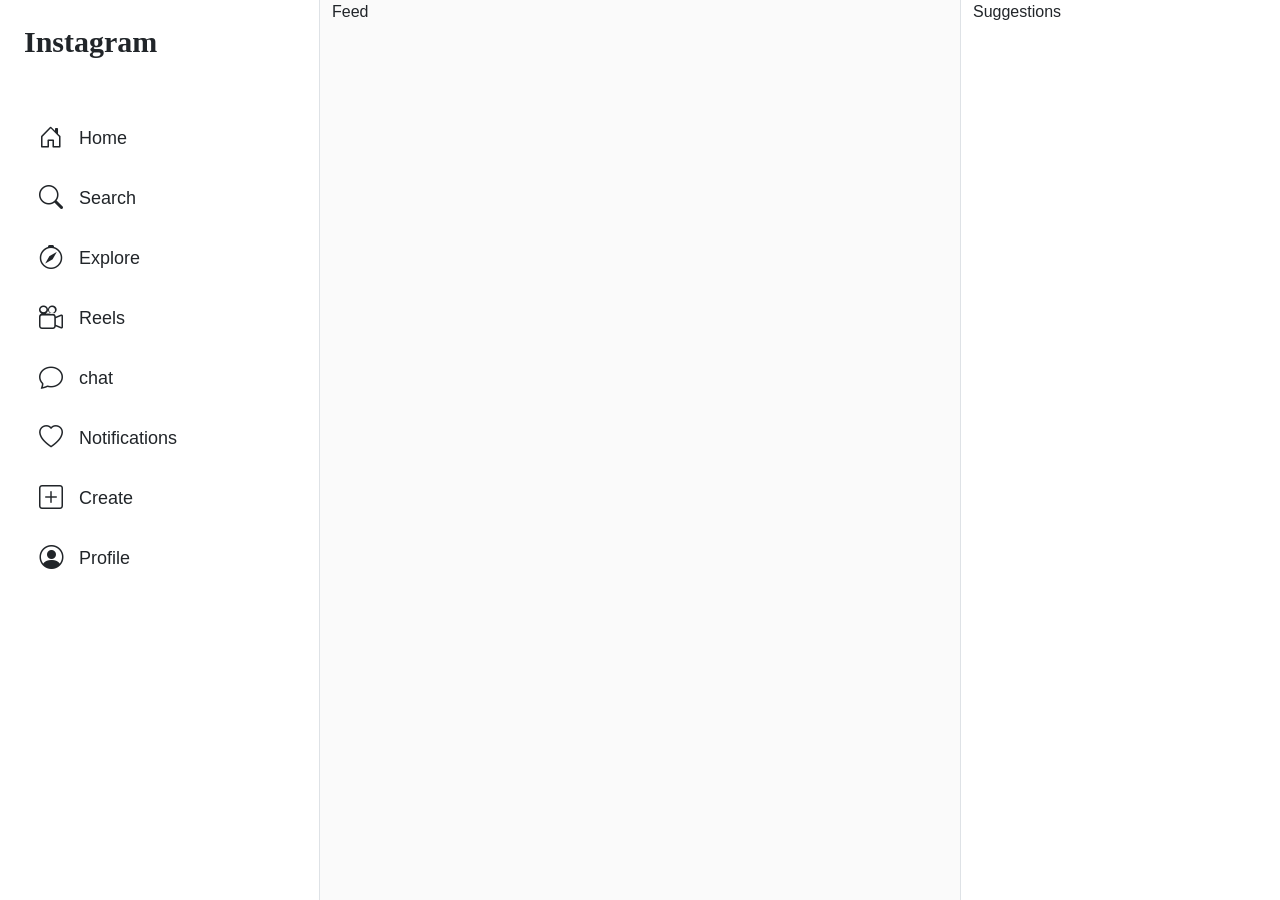
==== INSTGRAM CLONE/index.html @ d3a8f68e "instagram clone" ====
<!doctype html>
<html lang="en">
  <head>
    <meta charset="UTF-8" />
    <meta name="viewport" content="width=device-width, initial-scale=1.0" />
    <title>Instagram</title>
    <link
      href="https://cdn.jsdelivr.net/npm/bootstrap@5.3.7/dist/css/bootstrap.min.css"
      rel="stylesheet"
    />
    <link
      rel="stylesheet"
      href="https://cdn.jsdelivr.net/npm/bootstrap-icons@1.13.1/font/bootstrap-icons.min.css"
    />

    <link rel="stylesheet" href="./CSS//style.css" />
    <link rel="stylesheet" href="./CSS/responsive.css" />
  </head>
  <body>
    <div class="container-fluid">
      <div class="row">
        <!-- Sidebar -->
        <div class="col-12 col-lg-3 p-4 border-end sidebar">
          <h3 class="logo mb-5">Instagram</h3>

          <ul class="nav flex-column">
            <li>
              <a href="" class="nav-link text-dark">
                <i class="bi bi-house-door fs-4 me-3"> </i>Home</a
              >
            </li>
            <li>
              <a href="" class="nav-link text-dark">
                <i class="bi bi-search fs-4 me-3"> </i>Search</a
              >
            </li>
            <li>
              <a href="" class="nav-link text-dark">
                <i class="bi bi-compass  fs-4 me-3"> </i>Explore</a
              >
            </li>
            <li>
              <a href="" class="nav-link text-dark">
                <i class="bi bi-camera-reels fs-4 me-3"> </i>Reels</a
              >
            </li>
            <li>
              <a href="" class="nav-link text-dark">
                <i class="bi bi-chat fs-4 me-3"> </i>chat</a
              >
            </li>
            <li>
              <a href="" class="nav-link text-dark">
                <i class="bi bi-heart fs-4 me-3"> </i> Notifications</a
              >
            </li>
            <li>
              <a href="" class="nav-link text-dark">
                <i class="bi bi-plus-square fs-4 me-3"> </i> Create</a
              >
            </li>
            <li>
              <a href="" class="nav-link text-dark">
                <i class="bi bi-person-circle  fs-4 me-3"> </i> Profile</a
              >
            </li>
          </ul>
        </div>










        <!-- Feed -->
        <div class="col-12 col-lg-6">Feed</div>

        <!-- Suggestions -->
        <div class="col-12 col-lg-3 border-start">Suggestions</div>
      </div>
    </div>

    <!-- Bootstrap JS -->
    <script src="https://cdn.jsdelivr.net/npm/bootstrap@5.3.7/dist/js/bootstrap.bundle.min.js"></script>

    <!-- Custom JS -->
    <script src="./js/app.js"></script>
  </body>
</html>
---- INSTGRAM CLONE/CSS/style.css ----
/* Reset */

*{
    margin:0;
    padding:0;
    box-sizing:border-box;
}

/* Body */

body{
    background:#fafafa;
    font-family:Arial, Helvetica, sans-serif;
}

/* Remove List Style */

ul{
    list-style:none;
}

/* Remove Link Underline */

a{
    text-decoration:none;
    color:black;
}

/* Images */

img{
    width:100%;
    display:block;
}
.row{
    min-height:100vh;
}
.col-lg-3:first-child{
    background:#ffffff;
}

.col-lg-6{
    background:#fafafa;
}

.col-lg-3:last-child{
    background:#ffffff;
}

.sidebar {
    height: 100vh;
    position: sticky;
    top: 0;
    background: #fff;
}
.logo {
    font-family: cursive;
    font-size: 30px;
    font-weight: bold;
}
.sidebar .nav-link {
    font-size: 18px;
    padding: 12px 15px;
    border-radius: 10px;
    transition: 0.3s;
    display: flex;
    align-items: center;
}
.sidebar .nav-link:hover {
    background: #f2f2f2;
}
.sidebar i {
    transition: transform 0.2s;
}
.sidebar .nav-link:hover i {
    transform: scale(1.1);
}
---- INSTGRAM CLONE/CSS/responsive.css ----
/* Responsive CSS */

/* Tablet */

@media (max-width:992px){

}

/* Mobile */

@media (max-width:768px){

}
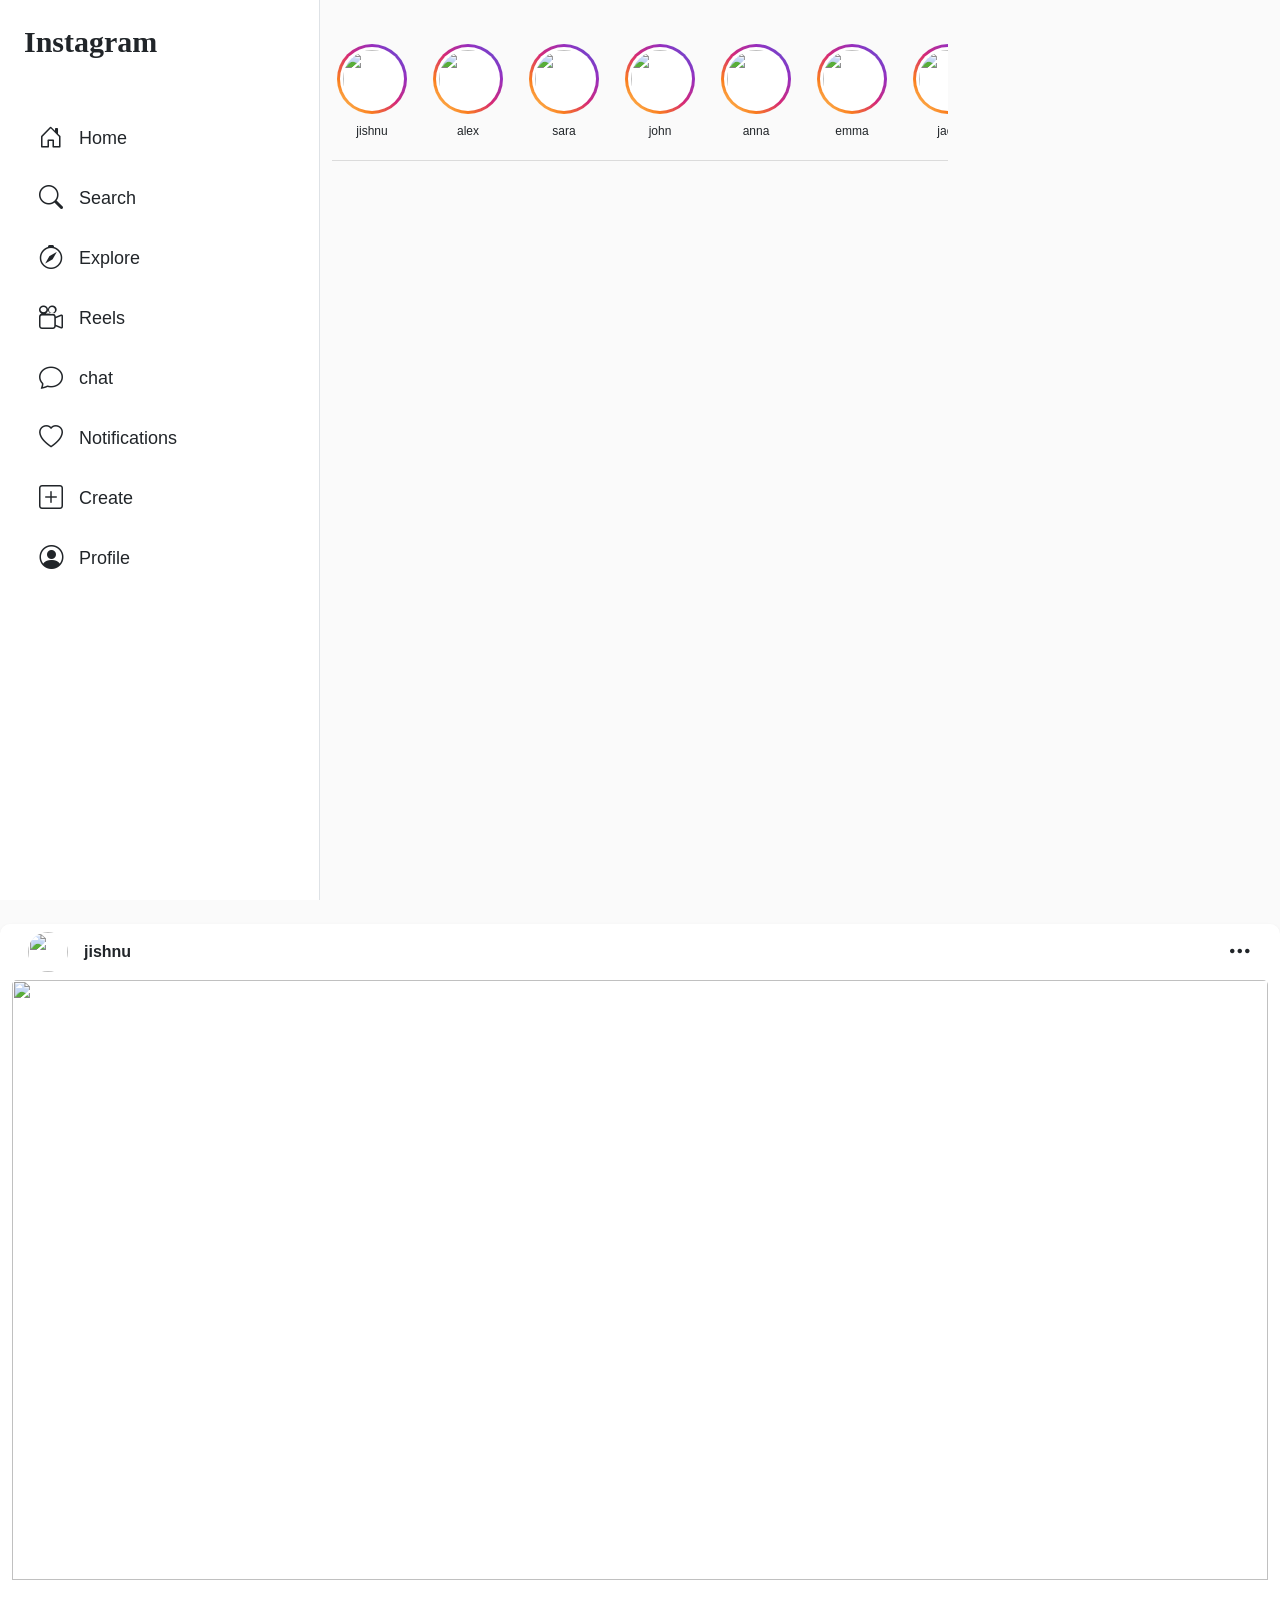
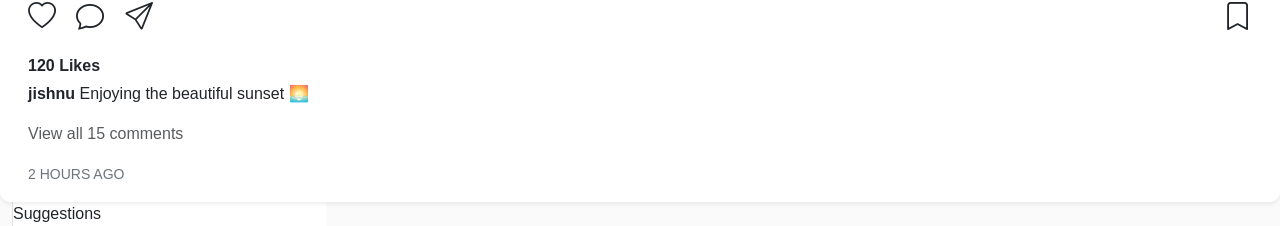
==== commit 379230b8: "feed section" ====
--- a/INSTGRAM CLONE/index.html
+++ b/INSTGRAM CLONE/index.html
@@ -36,7 +36,7 @@
             </li>
             <li>
               <a href="" class="nav-link text-dark">
-                <i class="bi bi-compass  fs-4 me-3"> </i>Explore</a
+                <i class="bi bi-compass fs-4 me-3"> </i>Explore</a
               >
             </li>
             <li>
@@ -61,23 +61,131 @@
             </li>
             <li>
               <a href="" class="nav-link text-dark">
-                <i class="bi bi-person-circle  fs-4 me-3"> </i> Profile</a
+                <i class="bi bi-person-circle fs-4 me-3"> </i> Profile</a
               >
             </li>
           </ul>
         </div>
 
-
-
-
-
-
-
-
-
-
         <!-- Feed -->
-        <div class="col-12 col-lg-6">Feed</div>
+        <!-- Feed -->
+        <div class="col-6 py-4">
+          <!-- Stories -->
+          <div class="stories d-flex align-items-center">
+            <div class="story text-center me-3">
+              <img src="https://i.pravatar.cc/150?img=1" alt="" />
+              <small>jishnu</small>
+            </div>
+
+            <div class="story text-center me-3">
+              <img src="https://i.pravatar.cc/150?img=2" alt="" />
+              <small>alex</small>
+            </div>
+
+            <div class="story text-center me-3">
+              <img src="https://i.pravatar.cc/150?img=3" alt="" />
+              <small>sara</small>
+            </div>
+
+            <div class="story text-center me-3">
+              <img src="https://i.pravatar.cc/150?img=4" alt="" />
+              <small>john</small>
+            </div>
+
+            <div class="story text-center me-3">
+              <img src="https://i.pravatar.cc/150?img=5" alt="" />
+              <small>anna</small>
+            </div>
+
+            <div class="story text-center me-3">
+              <img src="https://i.pravatar.cc/150?img=6" alt="" />
+              <small>emma</small>
+            </div>
+
+            <div class="story text-center me-3">
+              <img src="https://i.pravatar.cc/150?img=7" alt="" />
+              <small>jack</small>
+            </div>
+
+            <div class="story text-center me-3">
+              <img src="https://i.pravatar.cc/150?img=8" alt="" />
+              <small>david</small>
+            </div>
+          </div>
+        </div>
+
+<div class="card mt-4 border-0 shadow-sm">
+
+        <div class="card-header bg-white d-flex justify-content-between align-items-center">
+
+          <div class="d-flex align-items-center">
+            <img src="https://i.pravatar.cc/150?img=11"
+                 class="rounded-circle me-3"
+                 width="40"
+                 height="40">
+
+            <strong>jishnu</strong>
+          </div>
+
+          <i class="bi bi-three-dots fs-4"></i>
+
+        </div>
+
+        <img src="https://picsum.photos/600/600"
+             class="card-img-top post-image">
+
+        <div class="card-body">
+
+          <div class="d-flex justify-content-between">
+
+            <div>
+              <i class="bi bi-heart fs-3 me-3 like-btn"></i>
+              <i class="bi bi-chat fs-3 me-3"></i>
+              <i class="bi bi-send fs-3"></i>
+            </div>
+
+            <i class="bi bi-bookmark fs-3"></i>
+
+          </div>
+
+          <p class="mt-3 mb-1">
+            <strong><span class="like-count">120</span> Likes</strong>
+          </p>
+
+          <p>
+            <strong>jishnu</strong>
+            Enjoying the beautiful sunset 🌅
+          </p>
+
+          <p class="text-muted">
+            View all 15 comments
+          </p>
+
+          <small class="text-secondary">
+            2 HOURS AGO
+          </small>
+
+        </div>
+
+      </div>
+
+      <!-- Post Card Ends Here -->
+
+    </div>
+
+
+
+
+
+
+
+
+
+
+
+
+
+
 
         <!-- Suggestions -->
         <div class="col-12 col-lg-3 border-start">Suggestions</div>
--- a/INSTGRAM CLONE/CSS/style.css
+++ b/INSTGRAM CLONE/CSS/style.css
@@ -74,4 +74,103 @@
 }
 .sidebar .nav-link:hover i {
     transform: scale(1.1);
+}
+
+/* Stories */
+
+.stories{
+    overflow-x:auto;
+    white-space:nowrap;
+    padding:20px 0;
+    border-bottom:1px solid #dbdbdb;
+}
+
+.stories::-webkit-scrollbar{
+    display:none;
+}
+
+.story{
+    min-width:80px;
+    cursor:pointer;
+}
+
+.story img{
+
+    width:70px;
+    height:70px;
+    border-radius:50%;
+
+    padding:3px;
+
+    background:
+    linear-gradient(white,white) padding-box,
+    linear-gradient(45deg,#feda75,#fa7e1e,#d62976,#962fbf,#4f5bd5) border-box;
+
+    border:3px solid transparent;
+
+    object-fit:cover;
+
+    margin:auto;
+}
+
+.story small{
+    display:block;
+    margin-top:8px;
+    font-size:12px;
+}
+.story img{
+
+    transition:.3s;
+
+}
+
+.story:hover img{
+
+    transform:scale(1.08);
+
+}
+/* Post */
+
+.card{
+
+    border-radius:10px;
+
+    overflow:hidden;
+
+}
+
+.post-image{
+
+    width:100%;
+
+    height:600px;
+
+    object-fit:cover;
+
+}
+
+.card-header{
+
+    border-bottom:none;
+
+}
+
+.card-body i{
+
+    cursor:pointer;
+
+    transition:.2s;
+
+}
+
+.card-body i:hover{
+
+    transform:scale(1.1);
+
+}
+
+.like-btn.active{
+
+    color:red;
+
 }
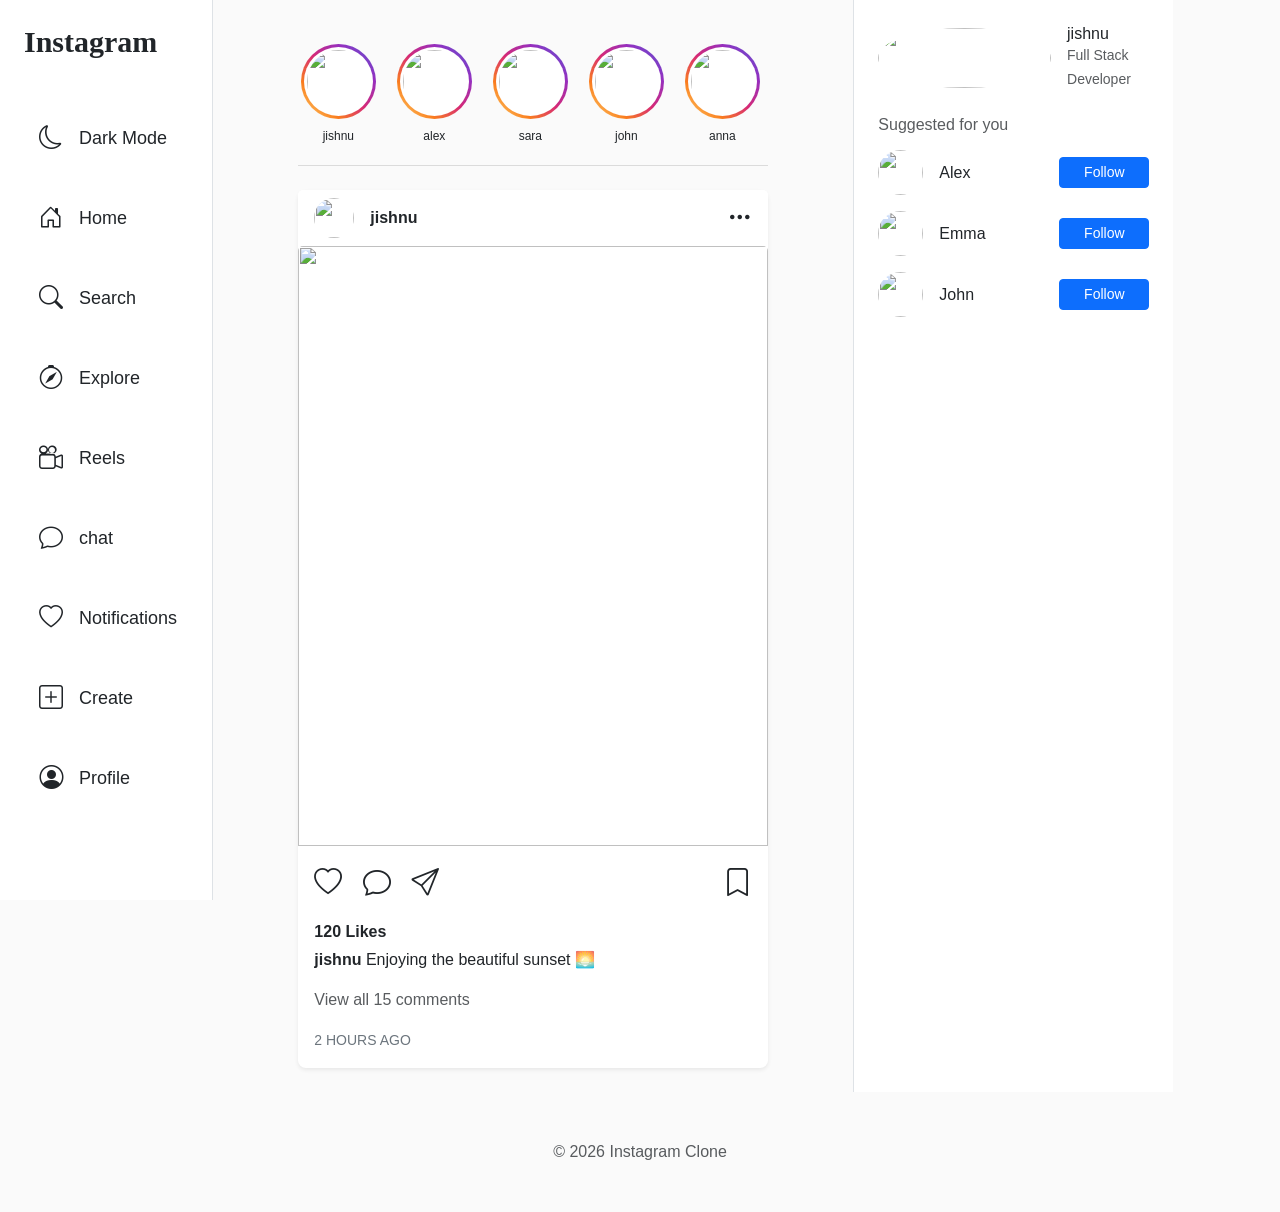
==== commit 05c10873: "insta" ====
--- a/INSTGRAM CLONE/index.html
+++ b/INSTGRAM CLONE/index.html
@@ -13,18 +13,35 @@
       href="https://cdn.jsdelivr.net/npm/bootstrap-icons@1.13.1/font/bootstrap-icons.min.css"
     />
 
-    <link rel="stylesheet" href="./CSS//style.css" />
+    <link rel="stylesheet" href="./CSS/style.css" />
     <link rel="stylesheet" href="./CSS/responsive.css" />
   </head>
   <body>
+
+    <div class="d-lg-none sticky-top bg-white border-bottom p-3">
+      <div class="d-flex justify-content-between align-items-center">
+        <h4 class="m-0">Instagram</h4>
+        <div>
+          <i class="bi bi-heart fs-4 me-3"></i>
+          <i class="bi bi-chat fs-4"></i>
+        </div>
+      </div>
+    </div>
+
     <div class="container-fluid">
       <div class="row">
         <!-- Sidebar -->
-        <div class="col-12 col-lg-3 p-4 border-end sidebar">
+        <div class="col-lg-2 sidebar border-end p-4 d-none d-lg-block">
           <h3 class="logo mb-5">Instagram</h3>
 
           <ul class="nav flex-column">
             <li>
+              <a href="#" class="nav-link text-dark" id="darkModeBtn">
+                <i class="bi bi-moon fs-4 me-3"></i>
+                Dark Mode
+              </a>
+            </li>
+            <li>
               <a href="" class="nav-link text-dark">
                 <i class="bi bi-house-door fs-4 me-3"> </i>Home</a
               >
@@ -68,129 +85,186 @@
         </div>
 
         <!-- Feed -->
-        <!-- Feed -->
-        <div class="col-6 py-4">
-          <!-- Stories -->
-          <div class="stories d-flex align-items-center">
-            <div class="story text-center me-3">
-              <img src="https://i.pravatar.cc/150?img=1" alt="" />
-              <small>jishnu</small>
-            </div>
-
-            <div class="story text-center me-3">
-              <img src="https://i.pravatar.cc/150?img=2" alt="" />
-              <small>alex</small>
-            </div>
-
-            <div class="story text-center me-3">
-              <img src="https://i.pravatar.cc/150?img=3" alt="" />
-              <small>sara</small>
-            </div>
-
-            <div class="story text-center me-3">
-              <img src="https://i.pravatar.cc/150?img=4" alt="" />
-              <small>john</small>
-            </div>
-
-            <div class="story text-center me-3">
-              <img src="https://i.pravatar.cc/150?img=5" alt="" />
-              <small>anna</small>
-            </div>
-
-            <div class="story text-center me-3">
-              <img src="https://i.pravatar.cc/150?img=6" alt="" />
-              <small>emma</small>
-            </div>
-
-            <div class="story text-center me-3">
-              <img src="https://i.pravatar.cc/150?img=7" alt="" />
-              <small>jack</small>
-            </div>
-
-            <div class="story text-center me-3">
-              <img src="https://i.pravatar.cc/150?img=8" alt="" />
-              <small>david</small>
-            </div>
-          </div>
-        </div>
-
-<div class="card mt-4 border-0 shadow-sm">
-
-        <div class="card-header bg-white d-flex justify-content-between align-items-center">
-
-          <div class="d-flex align-items-center">
-            <img src="https://i.pravatar.cc/150?img=11"
-                 class="rounded-circle me-3"
-                 width="40"
-                 height="40">
-
-            <strong>jishnu</strong>
-          </div>
-
-          <i class="bi bi-three-dots fs-4"></i>
-
-        </div>
-
-        <img src="https://picsum.photos/600/600"
-             class="card-img-top post-image">
-
-        <div class="card-body">
-
-          <div class="d-flex justify-content-between">
-
-            <div>
-              <i class="bi bi-heart fs-3 me-3 like-btn"></i>
-              <i class="bi bi-chat fs-3 me-3"></i>
-              <i class="bi bi-send fs-3"></i>
-            </div>
-
-            <i class="bi bi-bookmark fs-3"></i>
-
-          </div>
-
-          <p class="mt-3 mb-1">
-            <strong><span class="like-count">120</span> Likes</strong>
-          </p>
-
-          <p>
-            <strong>jishnu</strong>
-            Enjoying the beautiful sunset 🌅
-          </p>
-
-          <p class="text-muted">
-            View all 15 comments
-          </p>
-
-          <small class="text-secondary">
-            2 HOURS AGO
-          </small>
-
-        </div>
-
-      </div>
-
-      <!-- Post Card Ends Here -->
-
-    </div>
-
-
-
-
-
-
-
-
-
-
-
-
-
-
+        <div class="col-12 col-lg-6 py-4">
+          <div class="feed mx-auto">
+            <!-- Stories -->
+            <div class="stories d-flex align-items-center">
+              <div class="story text-center me-3">
+                <img src="https://i.pravatar.cc/150?img=1" alt="" />
+                <small>jishnu</small>
+              </div>
+
+              <div class="story text-center me-3">
+                <img src="https://i.pravatar.cc/150?img=2" alt="" />
+                <small>alex</small>
+              </div>
+
+              <div class="story text-center me-3">
+                <img src="https://i.pravatar.cc/150?img=3" alt="" />
+                <small>sara</small>
+              </div>
+
+              <div class="story text-center me-3">
+                <img src="https://i.pravatar.cc/150?img=4" alt="" />
+                <small>john</small>
+              </div>
+
+              <div class="story text-center me-3">
+                <img src="https://i.pravatar.cc/150?img=5" alt="" />
+                <small>anna</small>
+              </div>
+
+              <div class="story text-center me-3">
+                <img src="https://i.pravatar.cc/150?img=6" alt="" />
+                <small>emma</small>
+              </div>
+
+              <div class="story text-center me-3">
+                <img src="https://i.pravatar.cc/150?img=7" alt="" />
+                <small>jack</small>
+              </div>
+
+              <div class="story text-center me-3">
+                <img src="https://i.pravatar.cc/150?img=8" alt="" />
+                <small>david</small>
+              </div>
+            </div>
+
+            <div class="card mt-4 border-0 shadow-sm">
+              <div
+                class="card-header bg-white d-flex justify-content-between align-items-center"
+              >
+                <div class="d-flex align-items-center">
+                  <img
+                    src="https://i.pravatar.cc/150?img=11"
+                    class="rounded-circle me-3"
+                    width="40"
+                    height="40"
+                  />
+
+                  <strong>jishnu</strong>
+                </div>
+
+                <i class="bi bi-three-dots fs-4"></i>
+              </div>
+
+              <img
+                src="https://picsum.photos/600/600"
+                class="card-img-top post-image like-image"
+              />
+              <div class="card-body">
+                <div class="d-flex justify-content-between">
+                  <div>
+                    <i class="bi bi-heart fs-3 me-3 like-btn"></i>
+                    <i class="bi bi-chat fs-3 me-3"></i>
+                    <i class="bi bi-send fs-3"></i>
+                  </div>
+
+                  <i class="bi bi-bookmark fs-3"></i>
+                </div>
+
+                <p class="mt-3 mb-1">
+                  <strong><span class="like-count">120</span> Likes</strong>
+                </p>
+
+                <p>
+                  <strong>jishnu</strong>
+                  Enjoying the beautiful sunset 🌅
+                </p>
+
+                <p class="text-muted">View all 15 comments</p>
+
+                <small class="text-secondary"> 2 HOURS AGO </small>
+              </div>
+            </div>
+            <!-- Post Card Ends Here -->
+          </div>
+        </div>
 
         <!-- Suggestions -->
-        <div class="col-12 col-lg-3 border-start">Suggestions</div>
+       <div class="col-12 col-lg-3 border-start p-4 d-none d-lg-block suggestions">
+          <div class="d-flex align-items-center mb-4">
+            <img
+              src="https://i.pravatar.cc/150?img=20"
+              class="rounded-circle"
+              width="60"
+              height="60"
+            />
+
+            <div class="ms-3">
+              <h6 class="mb-0">jishnu</h6>
+              <small class="text-muted">Full Stack Developer</small>
+            </div>
+          </div>
+
+          <h6 class="text-muted mb-3">Suggested for you</h6>
+
+          <!-- User -->
+          <div class="d-flex justify-content-between align-items-center mb-3">
+            <div class="d-flex align-items-center">
+              <img
+                src="https://i.pravatar.cc/150?img=25"
+                class="rounded-circle"
+                width="45"
+                height="45"
+              />
+
+              <span class="ms-3">Alex</span>
+            </div>
+
+            <button class="btn btn-sm btn-primary follow-btn">Follow</button>
+          </div>
+
+          <div class="d-flex justify-content-between align-items-center mb-3">
+            <div class="d-flex align-items-center">
+              <img
+                src="https://i.pravatar.cc/150?img=30"
+                class="rounded-circle"
+                width="45"
+                height="45"
+              />
+
+              <span class="ms-3">Emma</span>
+            </div>
+
+            <button class="btn btn-sm btn-primary follow-btn">Follow</button>
+          </div>
+
+          <div class="d-flex justify-content-between align-items-center mb-3">
+            <div class="d-flex align-items-center">
+              <img
+                src="https://i.pravatar.cc/150?img=35"
+                class="rounded-circle"
+                width="45"
+                height="45"
+              />
+
+              <span class="ms-3">John</span>
+            </div>
+
+            <button class="btn btn-sm btn-primary follow-btn">Follow</button>
+          </div>
+        </div>
       </div>
     </div>
+
+    <nav class="navbar bg-white fixed-bottom d-lg-none border-top">
+      <div class="container d-flex justify-content-around">
+        <i class="bi bi-house fs-3"></i>
+        <i class="bi bi-search fs-3"></i>
+        <i class="bi bi-camera-reels fs-3"></i>
+        <i class="bi bi-heart fs-3"></i>
+        <i class="bi bi-person-circle fs-3"></i>
+      </div>
+    </nav>
+
+    <div class="toast position-fixed bottom-0 end-0 m-4" id="likeToast">
+      <div class="toast-body">❤️ Post Liked</div>
+    </div>
+
+    <footer class="text-center mt-5 mb-5 text-muted">
+      © 2026 Instagram Clone
+    </footer>
 
     <!-- Bootstrap JS -->
     <script src="https://cdn.jsdelivr.net/npm/bootstrap@5.3.7/dist/js/bootstrap.bundle.min.js"></script>
--- a/INSTGRAM CLONE/CSS/style.css
+++ b/INSTGRAM CLONE/CSS/style.css
@@ -1,5 +1,4 @@
 /* Reset */
-
 *{
     margin:0;
     padding:0;
@@ -35,7 +34,7 @@
 .row{
     min-height:100vh;
 }
-.col-lg-3:first-child{
+.col-lg-2:first-child{
     background:#ffffff;
 }
 
@@ -54,7 +53,7 @@
     background: #fff;
 }
 .logo {
-    font-family: cursive;
+    font-family: 'Grand Hotel', cursive;
     font-size: 30px;
     font-weight: bold;
 }
@@ -75,6 +74,9 @@
 .sidebar .nav-link:hover i {
     transform: scale(1.1);
 }
+.sidebar li{
+    margin-bottom:20px;
+}
 
 /* Stories */
 
@@ -92,25 +94,25 @@
 .story{
     min-width:80px;
     cursor:pointer;
+    display:inline-block;
 }
 
 .story img{
-
-    width:70px;
-    height:70px;
+    width:75px;
+    height:75px;
     border-radius:50%;
-
     padding:3px;
-
     background:
     linear-gradient(white,white) padding-box,
     linear-gradient(45deg,#feda75,#fa7e1e,#d62976,#962fbf,#4f5bd5) border-box;
-
     border:3px solid transparent;
-
     object-fit:cover;
-
     margin:auto;
+    transition:.3s;
+}
+
+.story:hover img{
+    transform:scale(1.08);
 }
 
 .story small{
@@ -118,59 +120,219 @@
     margin-top:8px;
     font-size:12px;
 }
-.story img{
-
+
+
+/* suggestions */
+
+
+.suggestions{
+
+    position:sticky;
+
+    top:30px;
+
+}
+
+
+/* Feed */
+.feed{
+    max-width:470px;
+    margin:auto;
+}
+
+/* Post */
+
+.card{
+    border:1px solid #dbdbdb;
+    border-radius:8px;
     transition:.3s;
-
-}
-
-.story:hover img{
-
-    transform:scale(1.08);
-
-}
-/* Post */
-
-.card{
-
-    border-radius:10px;
-
-    overflow:hidden;
-
+}
+
+.card:hover{
+    transform:translateY(-3px);
 }
 
 .post-image{
-
     width:100%;
-
     height:600px;
-
     object-fit:cover;
-
+    cursor:pointer;
 }
 
 .card-header{
-
     border-bottom:none;
-
 }
 
 .card-body i{
-
     cursor:pointer;
-
     transition:.2s;
-
 }
 
 .card-body i:hover{
-
     transform:scale(1.1);
-
-}
-
-.like-btn.active{
-
+}
+
+.like-btn{
+    transition:.3s;
+}
+
+.like-btn:active{
+    transform:scale(1.5);
+}
+
+.like-btn.active,
+.like-btn.text-danger{
     color:red;
-
+}
+
+.follow-btn{
+    width:90px;
+}
+
+.following{
+    background:#e9ecef !important;
+    color:#000 !important;
+}
+
+/* ===========================
+   DARK MODE
+=========================== */
+
+.dark-mode {
+    background-color: #000;
+    color: #fff;
+}
+
+/* Body */
+.dark-mode body,
+body.dark-mode {
+    background: #000;
+    color: #fff;
+}
+
+/* Main Sections */
+.dark-mode .container-fluid,
+.dark-mode .row,
+.dark-mode .col-lg-6,
+.dark-mode .col-lg-3,
+.dark-mode .col-6,
+.dark-mode .col-12 {
+    background: #000;
+}
+
+/* Sidebar */
+.dark-mode .sidebar {
+    background: #000;
+}
+
+.dark-mode .logo {
+    color: #fff;
+}
+
+/* Navigation */
+.dark-mode .nav-link {
+    color: #fff !important;
+}
+
+.dark-mode .nav-link:hover {
+    background: #262626;
+}
+
+/* Stories */
+.dark-mode .stories {
+    background: #000;
+    border-bottom: 1px solid #333;
+}
+
+.dark-mode .story small {
+    color: white;
+}
+
+/* Cards */
+.dark-mode .card {
+    background: #121212;
+    color: white;
+    border: 1px solid #333;
+}
+
+.dark-mode .card-header {
+    background: #121212 !important;
+    color: white;
+}
+
+.dark-mode .card-body {
+    background: #121212;
+}
+
+/* Suggestions */
+.dark-mode .text-muted {
+    color: #b0b0b0 !important;
+}
+
+.dark-mode .border-start,
+.dark-mode .border-end,
+.dark-mode .border-top,
+.dark-mode .border-bottom {
+    border-color: #333 !important;
+}
+
+/* Buttons */
+.dark-mode .btn-light {
+    background: #333;
+    color: white;
+    border: none;
+}
+
+.dark-mode .btn-primary {
+    background: #0095f6;
+}
+
+/* Footer */
+.dark-mode footer {
+    background: #000;
+    color: #999;
+}
+
+/* Mobile Header */
+.dark-mode .sticky-top {
+    background: #000 !important;
+    color: white;
+    border-color: #333 !important;
+}
+
+/* Bottom Navbar */
+.dark-mode .navbar {
+    background: #000 !important;
+    border-color: #333 !important;
+}
+
+.dark-mode .navbar i {
+    color: white;
+}
+
+/* Toast */
+.dark-mode .toast {
+    background: #222;
+    color: white;
+}
+
+/* Icons */
+.dark-mode i {
+    color: white;
+}
+
+/* Inputs */
+.dark-mode input {
+    background: #222;
+    color: white;
+    border: 1px solid #333;
+}
+
+.dark-mode input::placeholder {
+    color: #aaa;
+}
+
+/* Links */
+.dark-mode a {
+    color: white;
 }
--- a/INSTGRAM CLONE/CSS/responsive.css
+++ b/INSTGRAM CLONE/CSS/responsive.css
@@ -1,13 +1,35 @@
-/* Responsive CSS */
+@media(max-width:992px){
 
-/* Tablet */
+    .sidebar{
+        display:none;
+    }
 
-@media (max-width:992px){
+    .border-start{
+        display:none;
+    }
 
+    .col-lg-6{
+        width:100%;
+    }
 }
 
-/* Mobile */
+@media(max-width:768px){
 
-@media (max-width:768px){
+    .post-image{
+        height:400px;
+    }
 
+    .story img{
+        width:60px;
+        height:60px;
+    }
+
+    .logo{
+        font-size:24px;
+    }
+
+    .feed{
+        max-width:100%;
+        padding:0 10px;
+    }
 }
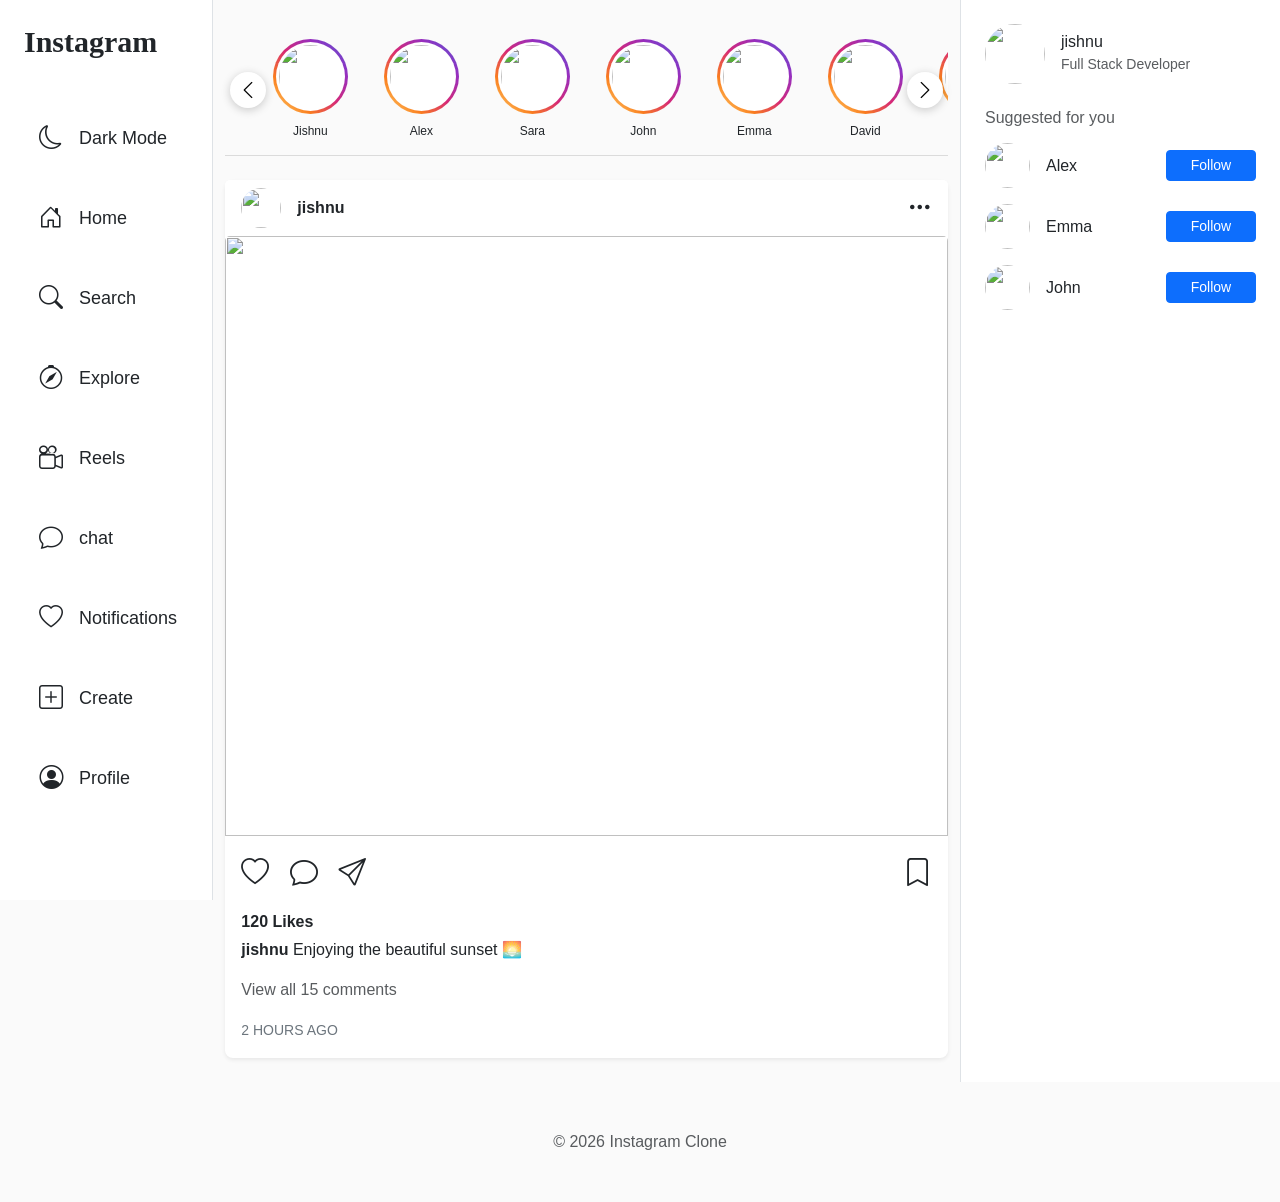
==== commit 803ca0cb: "final debugging" ====
--- a/INSTGRAM CLONE/index.html
+++ b/INSTGRAM CLONE/index.html
@@ -17,7 +17,6 @@
     <link rel="stylesheet" href="./CSS/responsive.css" />
   </head>
   <body>
-
     <div class="d-lg-none sticky-top bg-white border-bottom p-3">
       <div class="d-flex justify-content-between align-items-center">
         <h4 class="m-0">Instagram</h4>
@@ -85,49 +84,62 @@
         </div>
 
         <!-- Feed -->
-        <div class="col-12 col-lg-6 py-4">
-          <div class="feed mx-auto">
+        <div class="col-12 col-lg-7 py-4">
+          <div class="feed">
             <!-- Stories -->
-            <div class="stories d-flex align-items-center">
-              <div class="story text-center me-3">
-                <img src="https://i.pravatar.cc/150?img=1" alt="" />
-                <small>jishnu</small>
+            <div class="stories-wrapper">
+              <!-- Left Arrow -->
+              <button class="story-arrow left" id="leftBtn">
+                <i class="bi bi-chevron-left"></i>
+              </button>
+
+              <!-- Stories -->
+              <div class="stories" id="stories">
+                <div class="story text-center me-3">
+                  <img src="https://i.pravatar.cc/150?img=1" />
+                  <small>Jishnu</small>
+                </div>
+
+                <div class="story text-center me-3">
+                  <img src="https://i.pravatar.cc/150?img=2" />
+                  <small>Alex</small>
+                </div>
+
+                <div class="story text-center me-3">
+                  <img src="https://i.pravatar.cc/150?img=3" />
+                  <small>Sara</small>
+                </div>
+
+                <div class="story text-center me-3">
+                  <img src="https://i.pravatar.cc/150?img=4" />
+                  <small>John</small>
+                </div>
+
+                <div class="story text-center me-3">
+                  <img src="https://i.pravatar.cc/150?img=5" />
+                  <small>Emma</small>
+                </div>
+
+                <div class="story text-center me-3">
+                  <img src="https://i.pravatar.cc/150?img=6" />
+                  <small>David</small>
+                </div>
+
+                <div class="story text-center me-3">
+                  <img src="https://i.pravatar.cc/150?img=7" />
+                  <small>Anna</small>
+                </div>
+
+                <div class="story text-center me-3">
+                  <img src="https://i.pravatar.cc/150?img=8" />
+                  <small>Jack</small>
+                </div>
               </div>
 
-              <div class="story text-center me-3">
-                <img src="https://i.pravatar.cc/150?img=2" alt="" />
-                <small>alex</small>
-              </div>
-
-              <div class="story text-center me-3">
-                <img src="https://i.pravatar.cc/150?img=3" alt="" />
-                <small>sara</small>
-              </div>
-
-              <div class="story text-center me-3">
-                <img src="https://i.pravatar.cc/150?img=4" alt="" />
-                <small>john</small>
-              </div>
-
-              <div class="story text-center me-3">
-                <img src="https://i.pravatar.cc/150?img=5" alt="" />
-                <small>anna</small>
-              </div>
-
-              <div class="story text-center me-3">
-                <img src="https://i.pravatar.cc/150?img=6" alt="" />
-                <small>emma</small>
-              </div>
-
-              <div class="story text-center me-3">
-                <img src="https://i.pravatar.cc/150?img=7" alt="" />
-                <small>jack</small>
-              </div>
-
-              <div class="story text-center me-3">
-                <img src="https://i.pravatar.cc/150?img=8" alt="" />
-                <small>david</small>
-              </div>
+              <!-- Right Arrow -->
+              <button class="story-arrow right" id="rightBtn">
+                <i class="bi bi-chevron-right"></i>
+              </button>
             </div>
 
             <div class="card mt-4 border-0 shadow-sm">
@@ -182,7 +194,9 @@
         </div>
 
         <!-- Suggestions -->
-       <div class="col-12 col-lg-3 border-start p-4 d-none d-lg-block suggestions">
+        <div
+          class="col-12 col-lg-3 border-start p-4 d-none d-lg-block suggestions"
+        >
           <div class="d-flex align-items-center mb-4">
             <img
               src="https://i.pravatar.cc/150?img=20"
--- a/INSTGRAM CLONE/CSS/style.css
+++ b/INSTGRAM CLONE/CSS/style.css
@@ -27,10 +27,7 @@
 
 /* Images */
 
-img{
-    width:100%;
-    display:block;
-}
+
 .row{
     min-height:100vh;
 }
@@ -80,10 +77,20 @@
 
 /* Stories */
 
+.stories-wrapper{
+    position:relative;
+    display:flex;
+    align-items:center;
+}
+
 .stories{
+    display:flex;
     overflow-x:auto;
+    scroll-behavior:smooth;
     white-space:nowrap;
-    padding:20px 0;
+    gap:15px;
+    width:100%;
+    padding:15px 45px;
     border-bottom:1px solid #dbdbdb;
 }
 
@@ -94,7 +101,7 @@
 .story{
     min-width:80px;
     cursor:pointer;
-    display:inline-block;
+    flex:0 0 auto;
 }
 
 .story img{
@@ -121,23 +128,49 @@
     font-size:12px;
 }
 
+.story-arrow{
+    position:absolute;
+    width:36px;
+    height:36px;
+    border:none;
+    border-radius:50%;
+    background:white;
+    box-shadow:0 2px 10px rgba(0,0,0,.2);
+    cursor:pointer;
+    z-index:100;
+    transition:.3s;
+}
+
+.story-arrow:hover{
+    transform:scale(1.1);
+}
+
+.story-arrow.left{
+    left:5px;
+}
+
+.story-arrow.right{
+    right:5px;
+}
+
+.story-arrow i{
+    font-size:20px;
+}
+
 
 /* suggestions */
 
 
 .suggestions{
-
     position:sticky;
-
     top:30px;
-
 }
 
 
 /* Feed */
 .feed{
-    max-width:470px;
-    margin:auto;
+    width:100%;
+    max-width:100%;
 }
 
 /* Post */
@@ -198,15 +231,10 @@
    DARK MODE
 =========================== */
 
-.dark-mode {
-    background-color: #000;
-    color: #fff;
-}
-
-/* Body */
+.dark-mode,
 .dark-mode body,
 body.dark-mode {
-    background: #000;
+    background-color: #000;
     color: #fff;
 }
 
@@ -248,6 +276,11 @@
     color: white;
 }
 
+.dark-mode .story-arrow{
+    background:#262626;
+    color:white;
+}
+
 /* Cards */
 .dark-mode .card {
     background: #121212;
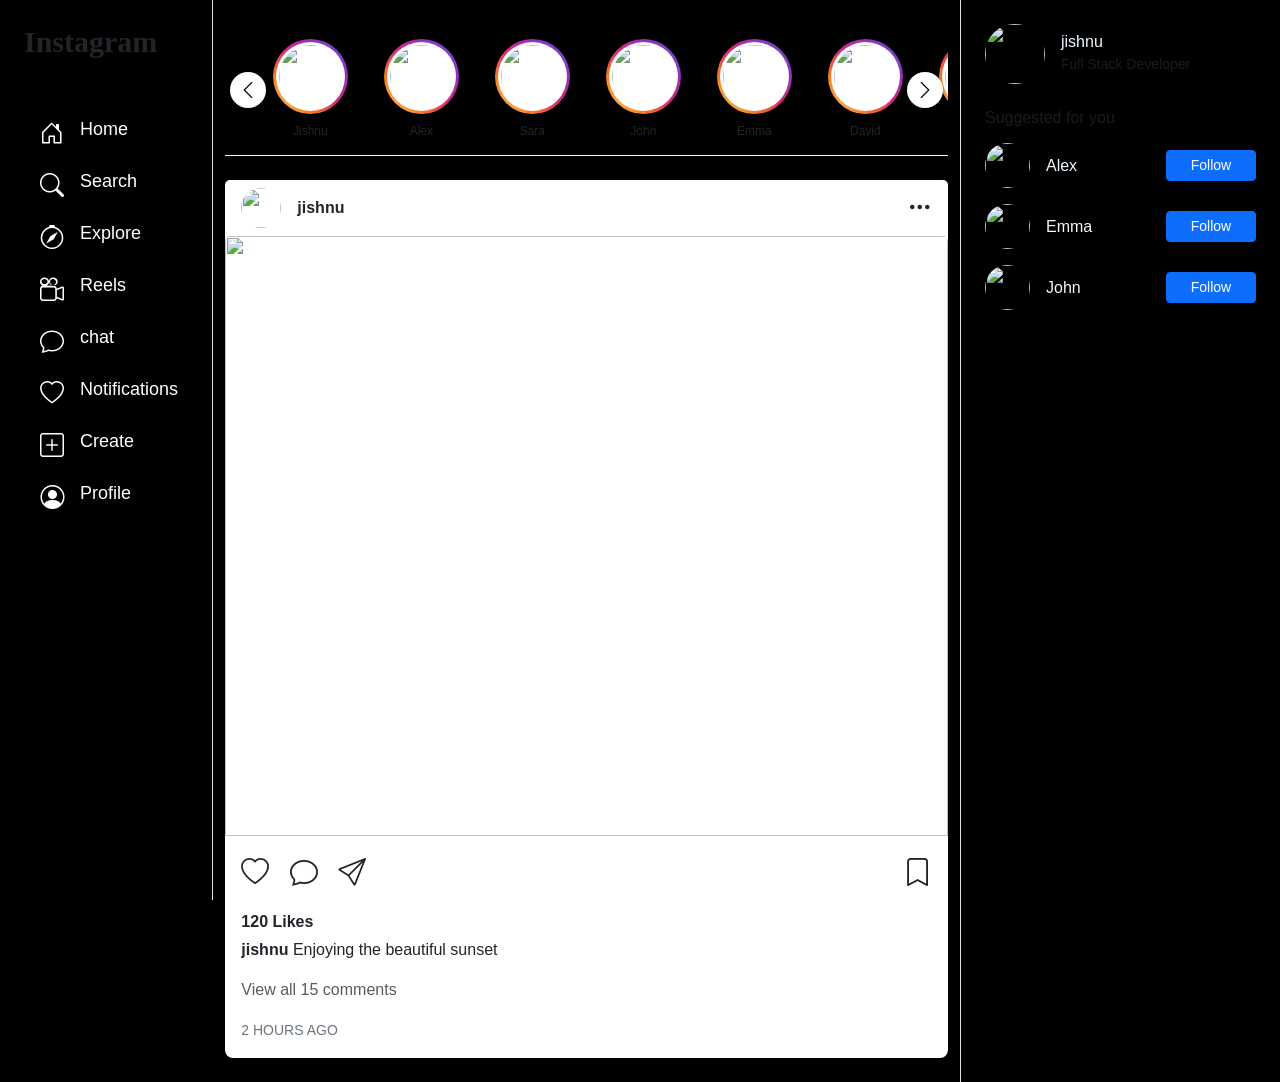
==== commit 231cc172: "insta clone completed" ====
--- a/INSTGRAM CLONE/index.html
+++ b/INSTGRAM CLONE/index.html
@@ -19,7 +19,7 @@
   <body>
     <div class="d-lg-none sticky-top bg-white border-bottom p-3">
       <div class="d-flex justify-content-between align-items-center">
-        <h4 class="m-0">Instagram</h4>
+        <h4 class="m-0  text-white ">Instagram</h4>
         <div>
           <i class="bi bi-heart fs-4 me-3"></i>
           <i class="bi bi-chat fs-4"></i>
@@ -34,49 +34,44 @@
           <h3 class="logo mb-5">Instagram</h3>
 
           <ul class="nav flex-column">
-            <li>
-              <a href="#" class="nav-link text-dark" id="darkModeBtn">
-                <i class="bi bi-moon fs-4 me-3"></i>
-                Dark Mode
-              </a>
-            </li>
-            <li>
-              <a href="" class="nav-link text-dark">
+      
+            <li>
+              <a href="" class="nav-link text-white">
                 <i class="bi bi-house-door fs-4 me-3"> </i>Home</a
               >
             </li>
             <li>
-              <a href="" class="nav-link text-dark">
+              <a href="" class="nav-link text-white">
                 <i class="bi bi-search fs-4 me-3"> </i>Search</a
               >
             </li>
             <li>
-              <a href="" class="nav-link text-dark">
+              <a href="" class="nav-link text-white">
                 <i class="bi bi-compass fs-4 me-3"> </i>Explore</a
               >
             </li>
             <li>
-              <a href="" class="nav-link text-dark">
+              <a href="" class="nav-link text-white">
                 <i class="bi bi-camera-reels fs-4 me-3"> </i>Reels</a
               >
             </li>
             <li>
-              <a href="" class="nav-link text-dark">
+              <a href="" class="nav-link text-white">
                 <i class="bi bi-chat fs-4 me-3"> </i>chat</a
               >
             </li>
             <li>
-              <a href="" class="nav-link text-dark">
+              <a href="" class="nav-link text-white">
                 <i class="bi bi-heart fs-4 me-3"> </i> Notifications</a
               >
             </li>
             <li>
-              <a href="" class="nav-link text-dark">
+              <a href="" class="nav-link text-white">
                 <i class="bi bi-plus-square fs-4 me-3"> </i> Create</a
               >
             </li>
             <li>
-              <a href="" class="nav-link text-dark">
+              <a href="" class="nav-link text-white">
                 <i class="bi bi-person-circle fs-4 me-3"> </i> Profile</a
               >
             </li>
@@ -181,7 +176,7 @@
 
                 <p>
                   <strong>jishnu</strong>
-                  Enjoying the beautiful sunset 🌅
+                  Enjoying the beautiful sunset 
                 </p>
 
                 <p class="text-muted">View all 15 comments</p>
@@ -275,11 +270,6 @@
     <div class="toast position-fixed bottom-0 end-0 m-4" id="likeToast">
       <div class="toast-body">❤️ Post Liked</div>
     </div>
-
-    <footer class="text-center mt-5 mb-5 text-muted">
-      © 2026 Instagram Clone
-    </footer>
-
     <!-- Bootstrap JS -->
     <script src="https://cdn.jsdelivr.net/npm/bootstrap@5.3.7/dist/js/bootstrap.bundle.min.js"></script>
 
--- a/INSTGRAM CLONE/CSS/style.css
+++ b/INSTGRAM CLONE/CSS/style.css
@@ -7,8 +7,12 @@
 
 /* Body */
 
+
+
+
+
 body{
-    background:#fafafa;
+    background:#000000;
     font-family:Arial, Helvetica, sans-serif;
 }
 
@@ -18,11 +22,10 @@
     list-style:none;
 }
 
-/* Remove Link Underline */
 
 a{
     text-decoration:none;
-    color:black;
+    color:white;
 }
 
 /* Images */
@@ -32,22 +35,23 @@
     min-height:100vh;
 }
 .col-lg-2:first-child{
-    background:#ffffff;
+    background:#000000;
 }
 
 .col-lg-6{
-    background:#fafafa;
+    background:#000000;
 }
 
 .col-lg-3:last-child{
-    background:#ffffff;
+    background:#000000;
 }
 
 .sidebar {
     height: 100vh;
     position: sticky;
     top: 0;
-    background: #fff;
+    background: #000000;
+  
 }
 .logo {
     font-family: 'Grand Hotel', cursive;
@@ -56,23 +60,20 @@
 }
 .sidebar .nav-link {
     font-size: 18px;
-    padding: 12px 15px;
     border-radius: 10px;
     transition: 0.3s;
     display: flex;
-    align-items: center;
+ 
 }
 .sidebar .nav-link:hover {
-    background: #f2f2f2;
+    background: #535151;
+   
 }
 .sidebar i {
     transition: transform 0.2s;
 }
 .sidebar .nav-link:hover i {
     transform: scale(1.1);
-}
-.sidebar li{
-    margin-bottom:20px;
 }
 
 /* Stories */
@@ -91,7 +92,7 @@
     gap:15px;
     width:100%;
     padding:15px 45px;
-    border-bottom:1px solid #dbdbdb;
+    border-bottom:1px solid #fceeee;
 }
 
 .stories::-webkit-scrollbar{
@@ -164,6 +165,7 @@
 .suggestions{
     position:sticky;
     top:30px;
+    color: aliceblue;
 }
 
 
@@ -176,7 +178,7 @@
 /* Post */
 
 .card{
-    border:1px solid #dbdbdb;
+    border:1px solid #000000;
     border-radius:8px;
     transition:.3s;
 }
@@ -223,149 +225,6 @@
 }
 
 .following{
-    background:#e9ecef !important;
-    color:#000 !important;
-}
-
-/* ===========================
-   DARK MODE
-=========================== */
-
-.dark-mode,
-.dark-mode body,
-body.dark-mode {
-    background-color: #000;
-    color: #fff;
-}
-
-/* Main Sections */
-.dark-mode .container-fluid,
-.dark-mode .row,
-.dark-mode .col-lg-6,
-.dark-mode .col-lg-3,
-.dark-mode .col-6,
-.dark-mode .col-12 {
-    background: #000;
-}
-
-/* Sidebar */
-.dark-mode .sidebar {
-    background: #000;
-}
-
-.dark-mode .logo {
-    color: #fff;
-}
-
-/* Navigation */
-.dark-mode .nav-link {
-    color: #fff !important;
-}
-
-.dark-mode .nav-link:hover {
-    background: #262626;
-}
-
-/* Stories */
-.dark-mode .stories {
-    background: #000;
-    border-bottom: 1px solid #333;
-}
-
-.dark-mode .story small {
-    color: white;
-}
-
-.dark-mode .story-arrow{
-    background:#262626;
-    color:white;
-}
-
-/* Cards */
-.dark-mode .card {
-    background: #121212;
-    color: white;
-    border: 1px solid #333;
-}
-
-.dark-mode .card-header {
-    background: #121212 !important;
-    color: white;
-}
-
-.dark-mode .card-body {
-    background: #121212;
-}
-
-/* Suggestions */
-.dark-mode .text-muted {
-    color: #b0b0b0 !important;
-}
-
-.dark-mode .border-start,
-.dark-mode .border-end,
-.dark-mode .border-top,
-.dark-mode .border-bottom {
-    border-color: #333 !important;
-}
-
-/* Buttons */
-.dark-mode .btn-light {
-    background: #333;
-    color: white;
-    border: none;
-}
-
-.dark-mode .btn-primary {
-    background: #0095f6;
-}
-
-/* Footer */
-.dark-mode footer {
-    background: #000;
-    color: #999;
-}
-
-/* Mobile Header */
-.dark-mode .sticky-top {
-    background: #000 !important;
-    color: white;
-    border-color: #333 !important;
-}
-
-/* Bottom Navbar */
-.dark-mode .navbar {
-    background: #000 !important;
-    border-color: #333 !important;
-}
-
-.dark-mode .navbar i {
-    color: white;
-}
-
-/* Toast */
-.dark-mode .toast {
-    background: #222;
-    color: white;
-}
-
-/* Icons */
-.dark-mode i {
-    color: white;
-}
-
-/* Inputs */
-.dark-mode input {
-    background: #222;
-    color: white;
-    border: 1px solid #333;
-}
-
-.dark-mode input::placeholder {
-    color: #aaa;
-}
-
-/* Links */
-.dark-mode a {
-    color: white;
-}+    background:#000000 !important;
+    color:#fffafa !important;
+}
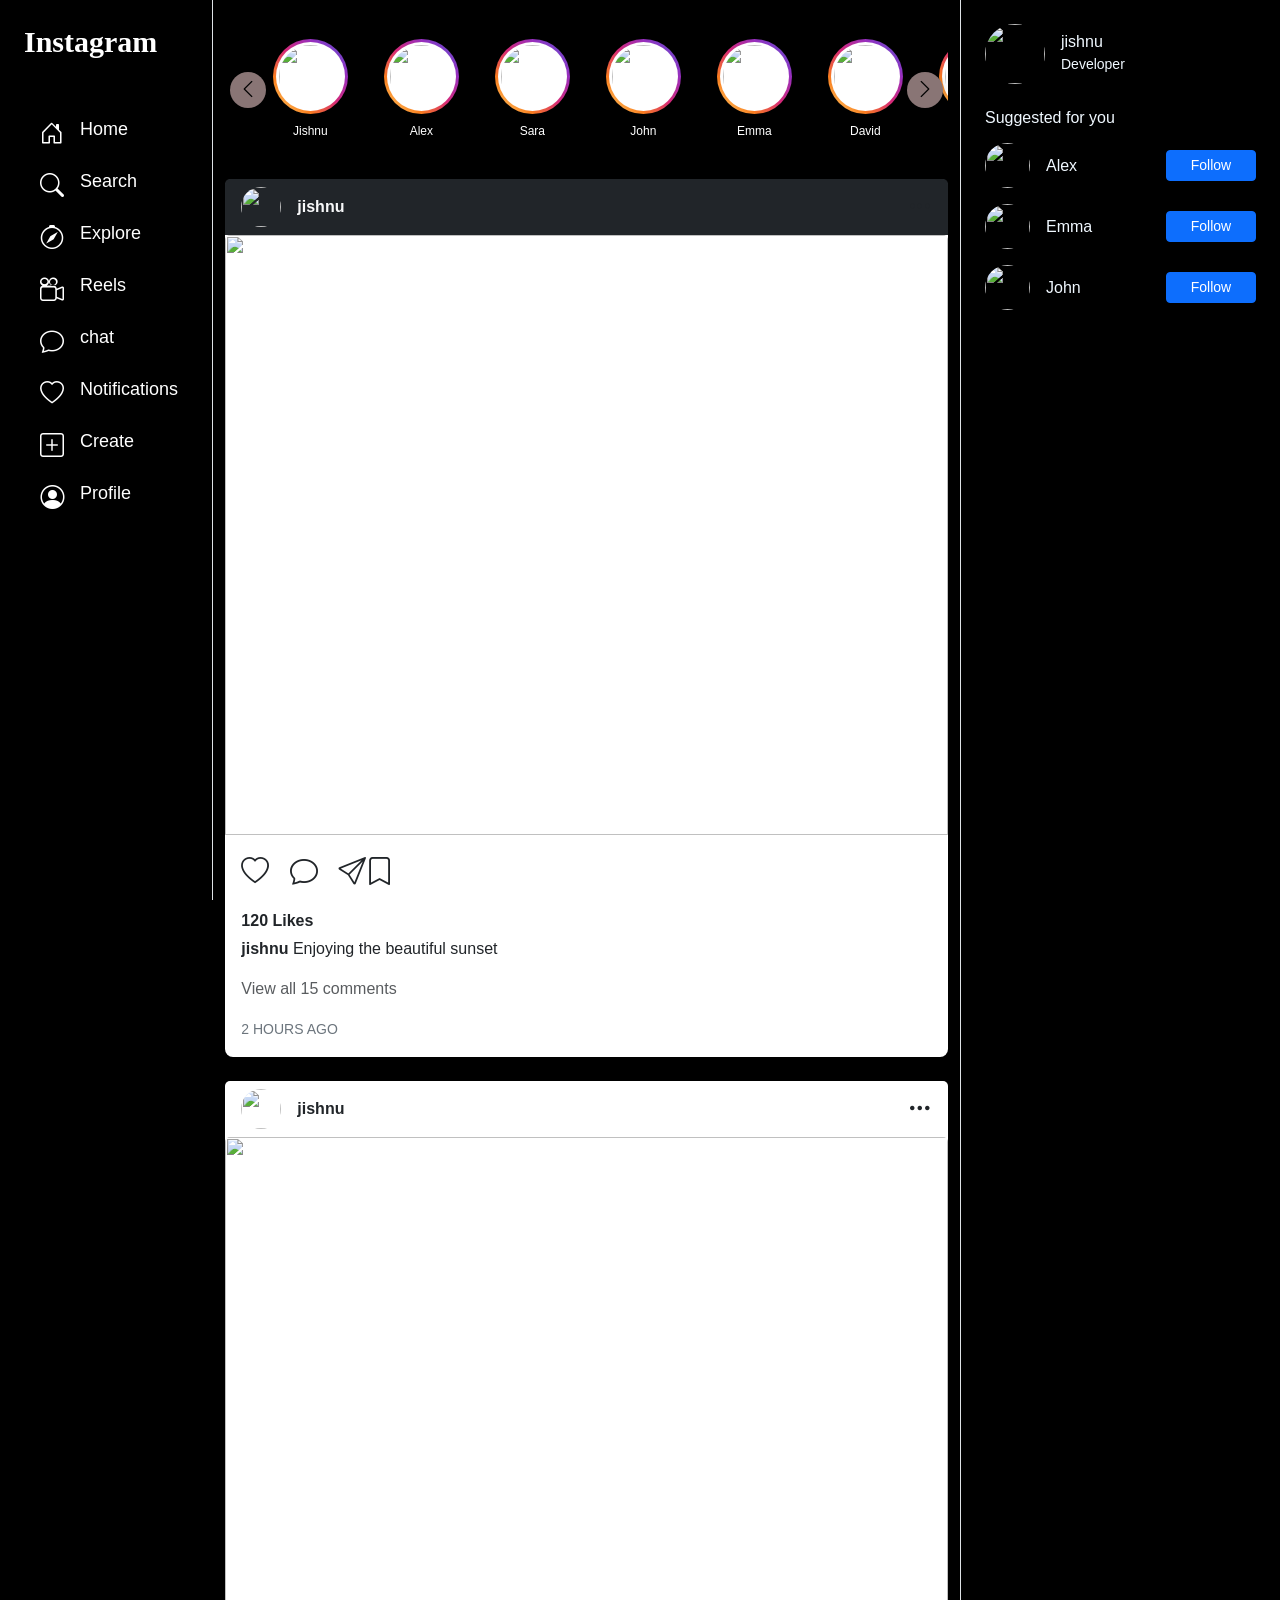
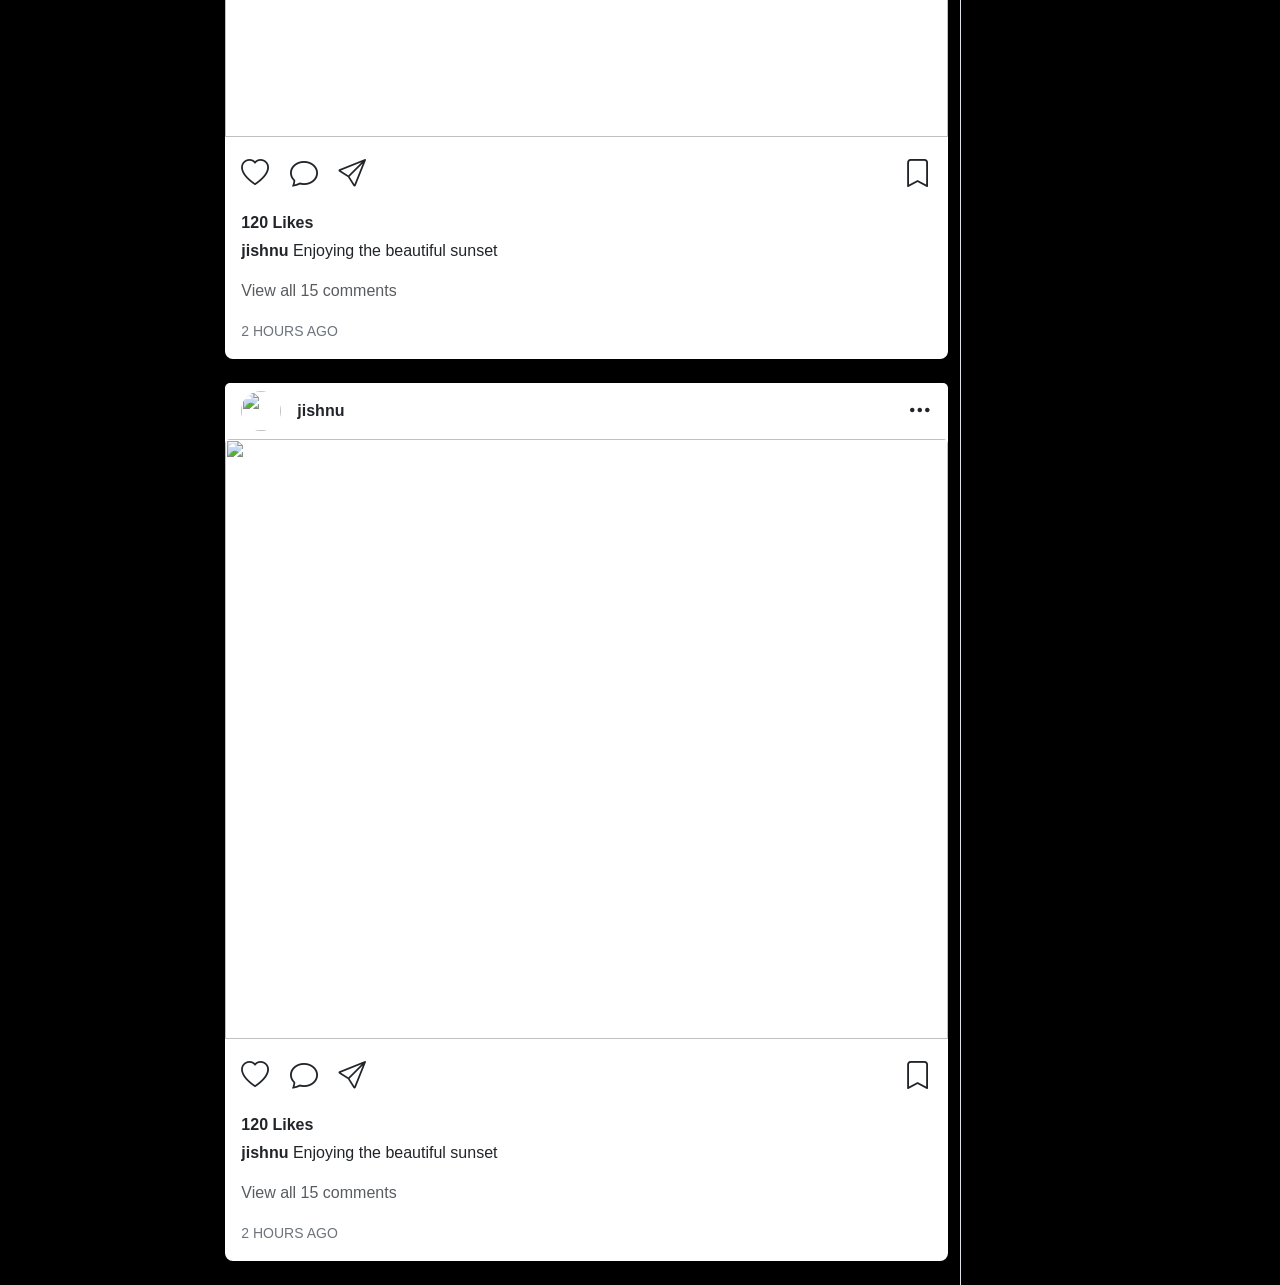
==== commit 199bbc42: "instagram clone bug fixed" ====
--- a/INSTGRAM CLONE/index.html
+++ b/INSTGRAM CLONE/index.html
@@ -19,7 +19,7 @@
   <body>
     <div class="d-lg-none sticky-top bg-white border-bottom p-3">
       <div class="d-flex justify-content-between align-items-center">
-        <h4 class="m-0  text-white ">Instagram</h4>
+        <h4 class="m-0 text-white">Instagram</h4>
         <div>
           <i class="bi bi-heart fs-4 me-3"></i>
           <i class="bi bi-chat fs-4"></i>
@@ -34,7 +34,6 @@
           <h3 class="logo mb-5">Instagram</h3>
 
           <ul class="nav flex-column">
-      
             <li>
               <a href="" class="nav-link text-white">
                 <i class="bi bi-house-door fs-4 me-3"> </i>Home</a
@@ -139,7 +138,7 @@
 
             <div class="card mt-4 border-0 shadow-sm">
               <div
-                class="card-header bg-white d-flex justify-content-between align-items-center"
+                class="card-header bg-dark d-flex justify-content-between align-items-center"
               >
                 <div class="d-flex align-items-center">
                   <img
@@ -149,7 +148,7 @@
                     height="40"
                   />
 
-                  <strong>jishnu</strong>
+                  <strong class="text-light">jishnu</strong>
                 </div>
 
                 <i class="bi bi-three-dots fs-4"></i>
@@ -159,6 +158,56 @@
                 src="https://picsum.photos/600/600"
                 class="card-img-top post-image like-image"
               />
+              
+              <div class="card-body">
+                <div class="d-flex  bg-darkjustify-content-between">
+                  <div>
+                    <i class="bi bi-heart fs-3 me-3 like-btn"></i>
+                    <i class="bi bi-chat fs-3 me-3"></i>
+                    <i class="bi bi-send fs-3"></i>
+                  </div>
+
+                  <i class="bi bi-bookmark fs-3"></i>
+                </div>
+
+                <p class="mt-3 mb-1">
+                  <strong><span class="like-count">120</span> Likes</strong>
+                </p>
+
+                <p>
+                  <strong>jishnu</strong>
+                  Enjoying the beautiful sunset
+                </p>
+
+                <p class="text-muted">View all 15 comments</p>
+
+                <small class="text-secondary"> 2 HOURS AGO </small>
+              </div>
+            </div>
+            
+            <div class="card mt-4 border-0 shadow-sm">
+              <div
+                class="card-header bg-white d-flex justify-content-between align-items-center"
+              >
+                <div class="d-flex align-items-center">
+                  <img
+                    src="https://i.pravatar.cc/150?img=11"
+                    class="rounded-circle me-3"
+                    width="40"
+                    height="40"
+                  />
+
+                  <strong>jishnu</strong>
+                </div>
+
+                <i class="bi bi-three-dots fs-4"></i>
+              </div>
+
+              <img
+                src="https://picsum.photos/500/600"
+                class="card-img-top post-image like-image"
+              />
+              
               <div class="card-body">
                 <div class="d-flex justify-content-between">
                   <div>
@@ -176,7 +225,7 @@
 
                 <p>
                   <strong>jishnu</strong>
-                  Enjoying the beautiful sunset 
+                  Enjoying the beautiful sunset
                 </p>
 
                 <p class="text-muted">View all 15 comments</p>
@@ -184,6 +233,63 @@
                 <small class="text-secondary"> 2 HOURS AGO </small>
               </div>
             </div>
+            
+            <div class="card mt-4 border-0 shadow-sm">
+              <div
+                class="card-header bg-white d-flex justify-content-between align-items-center"
+              >
+                <div class="d-flex align-items-center">
+                  <img
+                    src="https://i.pravatar.cc/150?img=11"
+                    class="rounded-circle me-3"
+                    width="40"
+                    height="40"
+                  />
+
+                  <strong>jishnu</strong>
+                </div>
+
+                <i class="bi bi-three-dots fs-4"></i>
+              </div>
+
+              <img
+                src="https://picsum.photos/700/600"
+                class="card-img-top post-image like-image"
+              />
+              
+              <div class="card-body">
+                <div class="d-flex justify-content-between">
+                  <div>
+                    <i class="bi bi-heart fs-3 me-3 like-btn"></i>
+                    <i class="bi bi-chat fs-3 me-3"></i>
+                    <i class="bi bi-send fs-3"></i>
+                  </div>
+
+                  <i class="bi bi-bookmark fs-3"></i>
+                </div>
+
+                <p class="mt-3 mb-1">
+                  <strong><span class="like-count">120</span> Likes</strong>
+                </p>
+
+                <p>
+                  <strong>jishnu</strong>
+                  Enjoying the beautiful sunset
+                </p>
+
+                <p class="text-muted">View all 15 comments</p>
+
+                <small class="text-secondary"> 2 HOURS AGO </small>
+              </div>
+            </div>
+
+
+
+
+
+
+
+
             <!-- Post Card Ends Here -->
           </div>
         </div>
@@ -202,11 +308,11 @@
 
             <div class="ms-3">
               <h6 class="mb-0">jishnu</h6>
-              <small class="text-muted">Full Stack Developer</small>
-            </div>
-          </div>
-
-          <h6 class="text-muted mb-3">Suggested for you</h6>
+              <small>Developer</small>
+            </div>
+          </div>
+
+          <h6 class="mb-3">Suggested for you</h6>
 
           <!-- User -->
           <div class="d-flex justify-content-between align-items-center mb-3">
@@ -257,19 +363,6 @@
       </div>
     </div>
 
-    <nav class="navbar bg-white fixed-bottom d-lg-none border-top">
-      <div class="container d-flex justify-content-around">
-        <i class="bi bi-house fs-3"></i>
-        <i class="bi bi-search fs-3"></i>
-        <i class="bi bi-camera-reels fs-3"></i>
-        <i class="bi bi-heart fs-3"></i>
-        <i class="bi bi-person-circle fs-3"></i>
-      </div>
-    </nav>
-
-    <div class="toast position-fixed bottom-0 end-0 m-4" id="likeToast">
-      <div class="toast-body">❤️ Post Liked</div>
-    </div>
     <!-- Bootstrap JS -->
     <script src="https://cdn.jsdelivr.net/npm/bootstrap@5.3.7/dist/js/bootstrap.bundle.min.js"></script>
 
--- a/INSTGRAM CLONE/CSS/style.css
+++ b/INSTGRAM CLONE/CSS/style.css
@@ -1,49 +1,12 @@
-/* Reset */
+
 *{
     margin:0;
     padding:0;
     box-sizing:border-box;
 }
-
-/* Body */
-
-
-
-
-
 body{
     background:#000000;
     font-family:Arial, Helvetica, sans-serif;
-}
-
-/* Remove List Style */
-
-ul{
-    list-style:none;
-}
-
-
-a{
-    text-decoration:none;
-    color:white;
-}
-
-/* Images */
-
-
-.row{
-    min-height:100vh;
-}
-.col-lg-2:first-child{
-    background:#000000;
-}
-
-.col-lg-6{
-    background:#000000;
-}
-
-.col-lg-3:last-child{
-    background:#000000;
 }
 
 .sidebar {
@@ -57,6 +20,7 @@
     font-family: 'Grand Hotel', cursive;
     font-size: 30px;
     font-weight: bold;
+    color: white;
 }
 .sidebar .nav-link {
     font-size: 18px;
@@ -92,7 +56,7 @@
     gap:15px;
     width:100%;
     padding:15px 45px;
-    border-bottom:1px solid #fceeee;
+    
 }
 
 .stories::-webkit-scrollbar{
@@ -127,6 +91,7 @@
     display:block;
     margin-top:8px;
     font-size:12px;
+    color: white;
 }
 
 .story-arrow{
@@ -135,7 +100,7 @@
     height:36px;
     border:none;
     border-radius:50%;
-    background:white;
+    background:rgb(137, 117, 117);
     box-shadow:0 2px 10px rgba(0,0,0,.2);
     cursor:pointer;
     z-index:100;
